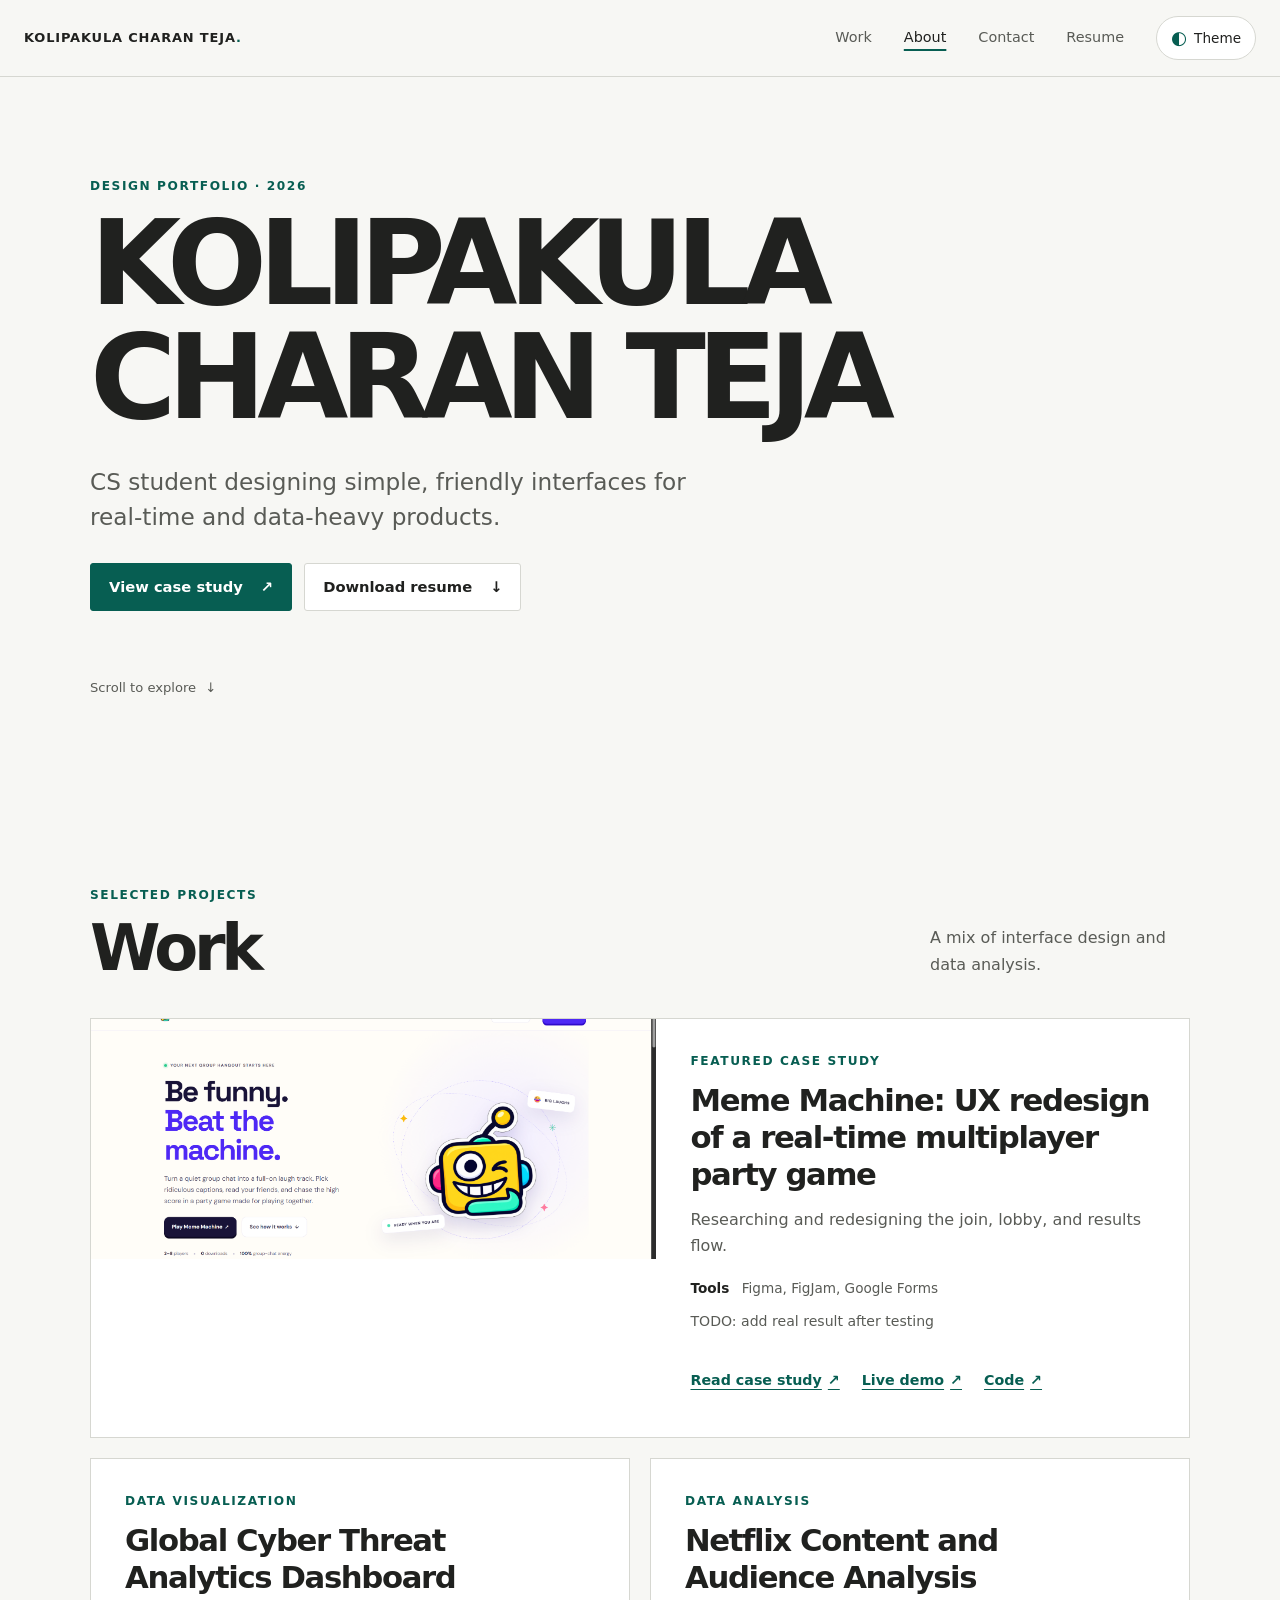
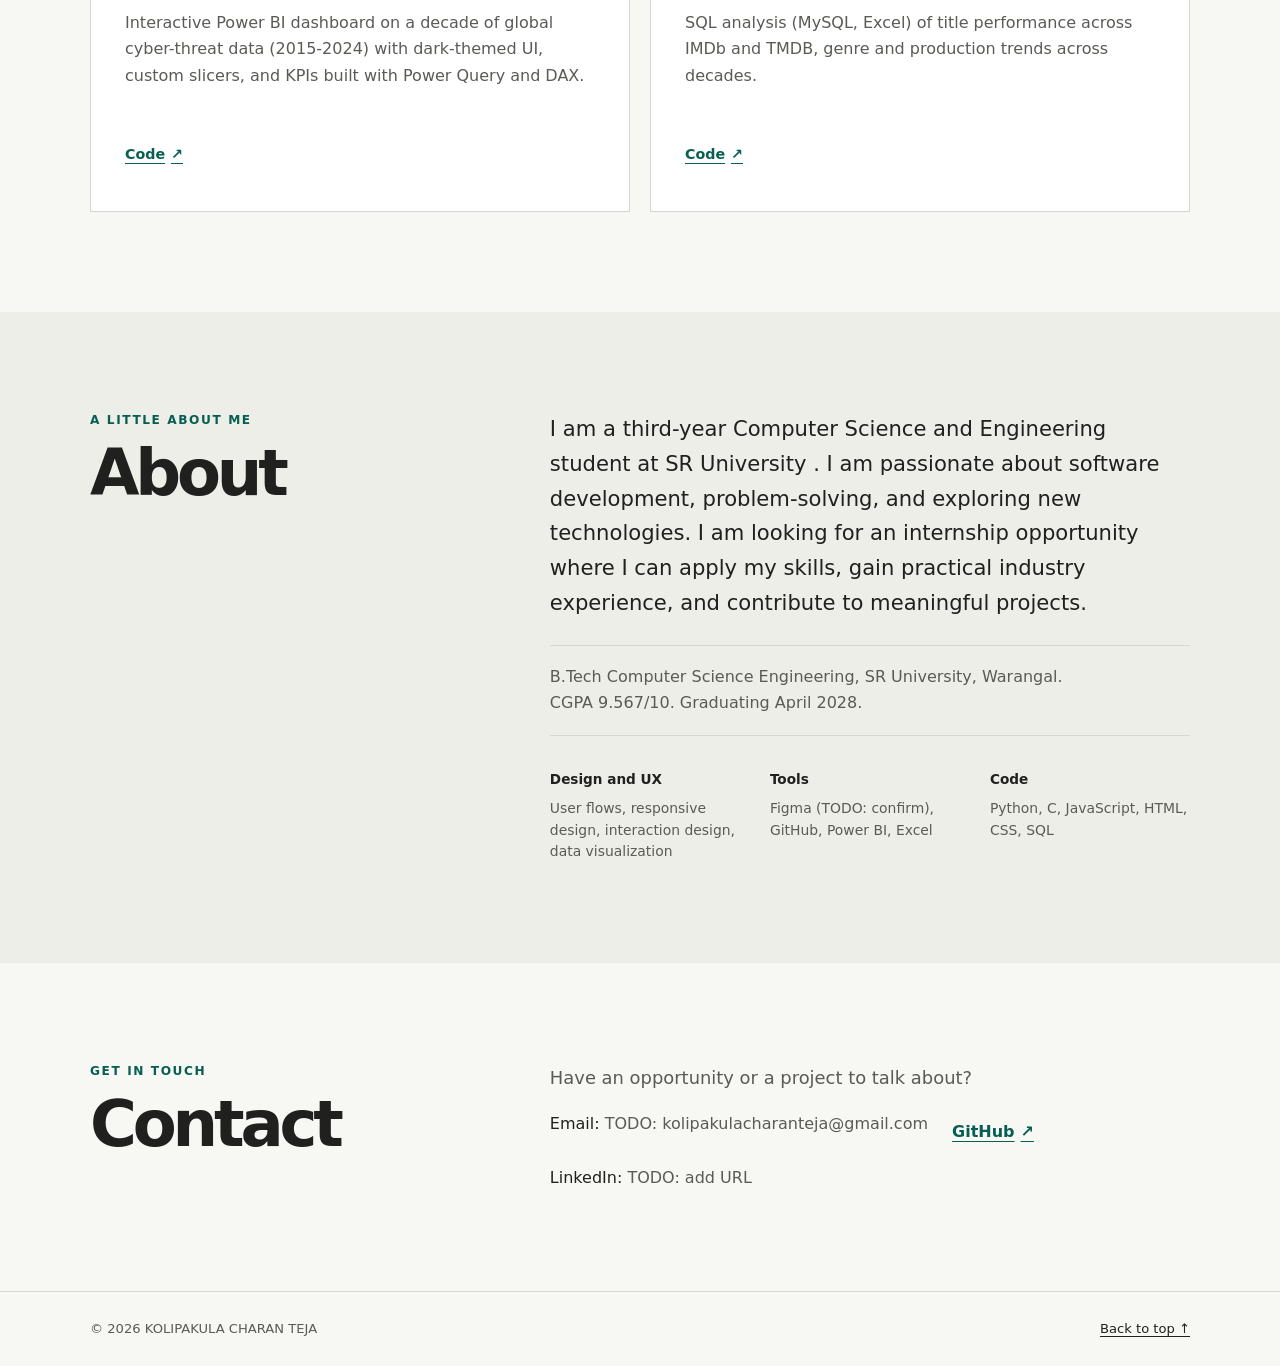
==== index.html @ 05aa9bb7 "Add design portfolio" ====
<!doctype html>
<html lang="en">
<head>
  <meta charset="utf-8">
  <meta name="viewport" content="width=device-width, initial-scale=1">
  <meta name="description" content="Portfolio of KOLIPAKULA CHARAN TEJA, a computer science student interested in UX design and data-heavy products.">
  <meta property="og:title" content="KOLIPAKULA CHARAN TEJA — Design Portfolio">
  <meta property="og:description" content="CS student designing simple, friendly interfaces for real-time and data-heavy products.">
  <meta property="og:type" content="website">
  <title>KOLIPAKULA CHARAN TEJA — Design Portfolio</title>
  <link rel="icon" href="data:image/svg+xml,%3Csvg xmlns='http://www.w3.org/2000/svg' viewBox='0 0 100 100'%3E%3Ctext y='.9em' font-size='82'%3E%E2%97%8F%3C/text%3E%3C/svg%3E">
  <link rel="stylesheet" href="css/style.css">
  <script src="js/main.js" defer></script>
</head>
<body>
  <a class="skip-link" href="#main">Skip to content</a>
  <header class="site-header" id="top">
    <div class="header-inner">
      <a class="wordmark" href="index.html" aria-label="KOLIPAKULA CHARAN TEJA home">KOLIPAKULA CHARAN TEJA<span class="wordmark-dot" aria-hidden="true">.</span></a>
      <button class="menu-toggle" type="button" aria-label="Open navigation" aria-expanded="false" aria-controls="primary-navigation">
        <span aria-hidden="true">Menu</span>
      </button>
      <nav class="primary-nav" id="primary-navigation" aria-label="Main navigation">
        <a href="#work">Work</a>
        <a href="#about">About</a>
        <a href="#contact">Contact</a>
        <a href="resume.pdf">Resume</a>
        <button class="theme-toggle" type="button" aria-label="Switch to dark theme" aria-pressed="false">
          <span class="theme-icon" aria-hidden="true">◐</span><span class="theme-label">Theme</span>
        </button>
      </nav>
    </div>
  </header>

  <main id="main">
    <section class="hero page-width" aria-labelledby="hero-title">
      <p class="eyebrow">Design portfolio · 2026</p>
      <h1 id="hero-title">KOLIPAKULA<br class="desktop-break"> CHARAN TEJA</h1>
      <p class="hero-pitch">CS student designing simple, friendly interfaces for real-time and data-heavy products.</p>
      <div class="hero-actions">
        <a class="button button-primary" href="case-study-meme-machine.html">View case study <span aria-hidden="true">↗</span></a>
        <a class="button button-secondary" href="resume.pdf">Download resume <span aria-hidden="true">↓</span></a>
      </div>
      <a class="scroll-cue" href="#work">Scroll to explore <span aria-hidden="true">↓</span></a>
    </section>

    <section class="section page-width" id="work" aria-labelledby="work-title">
      <div class="section-heading" data-reveal>
        <div><p class="eyebrow">Selected projects</p><h2 id="work-title">Work</h2></div>
        <p class="section-note">A mix of interface design and data analysis.</p>
      </div>
      <div class="project-grid">
        <article class="project-card project-featured" data-reveal>
          <a class="project-image-link" href="case-study-meme-machine.html" aria-label="Read the Meme Machine case study">
            <div class="image-slot project-image" data-image-slot>
              <img src="images/meme-machine-cover.png" alt="Meme Machine homepage with a Be funny, Beat the machine headline and illustrated mascot">
              <div class="image-placeholder" aria-hidden="true"><span>MM</span><small>Meme Machine<br>project image</small></div>
            </div>
          </a>
          <div class="project-copy">
            <p class="eyebrow">Featured case study</p>
            <h3><a href="case-study-meme-machine.html">Meme Machine: UX redesign of a real-time multiplayer party game</a></h3>
            <p>Researching and redesigning the join, lobby, and results flow.</p>
            <p class="project-meta"><strong>Tools</strong> Figma, FigJam, Google Forms</p>
            <p class="result-line">TODO: add real result after testing</p>
            <div class="project-links">
              <a href="case-study-meme-machine.html">Read case study <span aria-hidden="true">↗</span></a>
              <a href="https://memeachine.vercel.app" target="_blank" rel="noreferrer">Live demo <span aria-hidden="true">↗</span></a>
              <a href="https://github.com/Charan3047/Meme_Machine" target="_blank" rel="noreferrer">Code <span aria-hidden="true">↗</span></a>
            </div>
          </div>
        </article>

        <article class="project-card" data-reveal>
          <div class="project-copy">
            <p class="eyebrow">Data visualization</p>
            <h3>Global Cyber Threat Analytics Dashboard</h3>
            <p>Interactive Power BI dashboard on a decade of global cyber-threat data (2015-2024) with dark-themed UI, custom slicers, and KPIs built with Power Query and DAX.</p>
            <div class="project-links"><a href="https://github.com/Charan3047/Global-Cyber-Threat-Analytics-Dashboard" target="_blank" rel="noreferrer">Code <span aria-hidden="true">↗</span></a></div>
          </div>
        </article>

        <article class="project-card" data-reveal>
          <div class="project-copy">
            <p class="eyebrow">Data analysis</p>
            <h3>Netflix Content and Audience Analysis</h3>
            <p>SQL analysis (MySQL, Excel) of title performance across IMDb and TMDB, genre and production trends across decades.</p>
            <div class="project-links"><a href="https://github.com/Charan3047/Netflix-Data-Analysis-using-SQL" target="_blank" rel="noreferrer">Code <span aria-hidden="true">↗</span></a></div>
          </div>
        </article>
      </div>
    </section>

    <section class="section section-tinted" id="about" aria-labelledby="about-title">
      <div class="page-width about-layout">
        <div data-reveal><p class="eyebrow">A little about me</p><h2 id="about-title">About</h2></div>
        <div class="about-content" data-reveal>
          <p class="about-bio">I am a third-year Computer Science and Engineering student at SR University . I am passionate about software development, problem-solving, and exploring new technologies. I am looking for an internship opportunity where I can apply my skills, gain practical industry experience, and contribute to meaningful projects.</p>
          <p class="education">B.Tech Computer Science Engineering, SR University, Warangal.<br>CGPA 9.567/10. Graduating April 2028.</p>
          <div class="skills-grid">
            <div><h3>Design and UX</h3><p>User flows, responsive design, interaction design, data visualization</p></div>
            <div><h3>Tools</h3><p>Figma (TODO: confirm), GitHub, Power BI, Excel</p></div>
            <div><h3>Code</h3><p>Python, C, JavaScript, HTML, CSS, SQL</p></div>
          </div>
        </div>
      </div>
    </section>

    <section class="section page-width contact-section" id="contact" aria-labelledby="contact-title">
      <div data-reveal><p class="eyebrow">Get in touch</p><h2 id="contact-title">Contact</h2></div>
      <div class="contact-content" data-reveal>
        <p>Have an opportunity or a project to talk about?</p>
        <p class="contact-links">
          <span>Email: <span class="todo">TODO: kolipakulacharanteja@gmail.com</span></span>
          <a href="https://github.com/Charan3047" target="_blank" rel="noreferrer">GitHub <span aria-hidden="true">↗</span></a>
          <span>LinkedIn: <span class="todo">TODO: add URL</span></span>
        </p>
      </div>
    </section>
  </main>

  <footer class="site-footer">
    <div class="page-width footer-inner"><span>© <span data-year>2026</span> KOLIPAKULA CHARAN TEJA</span><a href="#top">Back to top ↑</a></div>
  </footer>
</body>
</html>
---- css/style.css ----
:root {
  color-scheme: light;
  --bg: #f7f7f4;
  --surface: #ffffff;
  --surface-soft: #eeeee9;
  --text: #20211f;
  --muted: #595b56;
  --line: #d6d7d1;
  --accent: #075e52;
  --accent-hover: #03483f;
  --accent-contrast: #ffffff;
  --focus: #9a4b00;
  --header-bg: rgb(247 247 244 / 94%);
  --content-width: 1100px;
  --header-height: 76px;
  font-family: Inter, ui-sans-serif, system-ui, -apple-system, BlinkMacSystemFont, "Segoe UI", sans-serif;
  font-synthesis: none;
  text-rendering: optimizeLegibility;
}

@media (prefers-color-scheme: dark) {
  :root:not([data-theme="light"]) {
    color-scheme: dark;
    --bg: #151715;
    --surface: #1d201d;
    --surface-soft: #242824;
    --text: #f0f1ed;
    --muted: #b9bdb6;
    --line: #414640;
    --accent: #83d5c5;
    --accent-hover: #a3e5d9;
    --accent-contrast: #12211d;
    --focus: #f3b770;
    --header-bg: rgb(21 23 21 / 94%);
  }
}

:root[data-theme="dark"] {
  color-scheme: dark;
  --bg: #151715; --surface: #1d201d; --surface-soft: #242824; --text: #f0f1ed;
  --muted: #b9bdb6; --line: #414640; --accent: #83d5c5; --accent-hover: #a3e5d9;
  --accent-contrast: #12211d; --focus: #f3b770; --header-bg: rgb(21 23 21 / 94%);
}
:root[data-theme="light"] { color-scheme: light; }

* { box-sizing: border-box; }
html { scroll-behavior: smooth; scroll-padding-top: calc(var(--header-height) + 16px); }
body { margin: 0; background: var(--bg); color: var(--text); font-size: 16px; line-height: 1.65; }
a { color: inherit; text-underline-offset: 0.22em; }
a:hover { color: var(--accent); }
button { font: inherit; }
button:focus-visible, a:focus-visible { outline: 3px solid var(--focus); outline-offset: 4px; }
img { max-width: 100%; }
.page-width { width: min(var(--content-width), calc(100% - 48px)); margin-inline: auto; }
.skip-link { position: fixed; z-index: 30; top: 8px; left: 8px; transform: translateY(-150%); padding: 10px 16px; background: var(--text); color: var(--bg); }
.skip-link:focus { transform: translateY(0); }
.site-header { position: sticky; z-index: 20; top: 0; min-height: var(--header-height); border-bottom: 1px solid var(--line); background: var(--header-bg); backdrop-filter: blur(12px); }
.header-inner { width: min(1280px, calc(100% - 48px)); min-height: var(--header-height); margin: auto; display: flex; align-items: center; justify-content: space-between; gap: 24px; }
.wordmark { font-size: 0.81rem; font-weight: 780; letter-spacing: 0.065em; text-decoration: none; white-space: nowrap; }
.wordmark-dot { color: var(--accent); }
.primary-nav { display: flex; align-items: center; gap: clamp(12px, 2.5vw, 34px); }
.primary-nav > a { min-height: 44px; display: inline-flex; align-items: center; font-size: 0.9rem; text-decoration: none; color: var(--muted); }
.primary-nav > a:hover, .primary-nav > a[aria-current="location"] { color: var(--text); }
.primary-nav > a[aria-current="location"] { text-decoration: underline; text-decoration-color: var(--accent); text-decoration-thickness: 2px; text-underline-offset: 7px; }
.theme-toggle, .menu-toggle { min-height: 44px; border: 1px solid var(--line); border-radius: 999px; padding: 0 14px; background: var(--surface); color: var(--text); cursor: pointer; }
.theme-toggle { display: none; }
.js-enabled .theme-toggle { display: inline-flex; align-items: center; gap: 7px; font-size: 0.85rem; }
.theme-icon { color: var(--accent); font-size: 1.15rem; }
.menu-toggle { display: none; }
.hero { min-height: min(710px, calc(100svh - var(--header-height))); display: flex; flex-direction: column; align-items: flex-start; justify-content: center; padding-block: 90px 78px; position: relative; }
.eyebrow { margin: 0 0 12px; color: var(--accent); font-size: 0.76rem; font-weight: 750; letter-spacing: 0.13em; line-height: 1.4; text-transform: uppercase; }
h1, h2, h3, p { margin-top: 0; }
.hero h1 { max-width: 940px; margin: 0; font-size: clamp(3rem, 9.2vw, 7.7rem); font-weight: 760; letter-spacing: -0.075em; line-height: 0.97; }
.hero-pitch { max-width: 600px; margin: 30px 0 0; color: var(--muted); font-size: clamp(1.1rem, 2.3vw, 1.45rem); line-height: 1.5; }
.hero-actions { display: flex; flex-wrap: wrap; gap: 12px; margin-top: 28px; }
.button { min-height: 48px; display: inline-flex; align-items: center; justify-content: center; gap: 18px; border: 1px solid var(--line); border-radius: 3px; padding: 11px 18px; font-size: 0.92rem; font-weight: 700; text-decoration: none; transition: transform 160ms ease, background-color 160ms ease, border-color 160ms ease; }
.button:hover { transform: translateY(-2px); }
.button-primary { border-color: var(--accent); background: var(--accent); color: var(--accent-contrast); }
.button-primary:hover { border-color: var(--accent-hover); background: var(--accent-hover); color: var(--accent-contrast); }
.button-secondary { background: var(--surface); }
.scroll-cue { margin-top: 66px; display: inline-flex; align-items: center; gap: 9px; color: var(--muted); font-size: 0.82rem; text-decoration: none; }
.section { padding-block: 100px; }
.section-heading { display: flex; align-items: end; justify-content: space-between; gap: 24px; margin-bottom: 38px; }
.section-heading h2, .about-layout h2, .contact-section h2 { margin: 0; font-size: clamp(2.3rem, 5vw, 4rem); letter-spacing: -0.065em; line-height: 1; }
.section-note { max-width: 260px; margin: 0 0 2px; color: var(--muted); }
.project-grid { display: grid; grid-template-columns: repeat(2, minmax(0, 1fr)); gap: 20px; }
.project-card { min-width: 0; border: 1px solid var(--line); background: var(--surface); transition: transform 180ms ease, border-color 180ms ease, box-shadow 180ms ease; }
.project-card:hover { transform: translateY(-3px); border-color: var(--accent); box-shadow: 0 14px 34px rgb(0 0 0 / 7%); }
.project-card:focus-within { border-color: var(--accent); }
.project-featured { grid-column: 1 / -1; display: grid; grid-template-columns: 1.03fr 0.97fr; }
.project-image-link { min-height: 320px; text-decoration: none; }
.image-slot { position: relative; min-height: 240px; overflow: hidden; background: var(--surface-soft); }
.image-slot img { position: absolute; inset: 0; width: 100%; height: 100%; object-fit: cover; opacity: 0; transition: opacity 180ms ease; }
.image-slot.is-loaded img { opacity: 1; }
.image-placeholder { position: absolute; inset: 0; display: grid; place-content: center; justify-items: center; gap: 12px; color: var(--muted); text-align: center; }
.image-placeholder > span { color: var(--accent); font-size: clamp(2rem, 5vw, 4rem); font-weight: 780; letter-spacing: -0.08em; }
.image-placeholder small { font-size: 0.78rem; line-height: 1.4; }
.image-slot.is-loaded .image-placeholder { display: none; }
.project-copy { padding: clamp(22px, 3vw, 34px); }
.project-card:not(.project-featured) .project-copy { min-height: 280px; display: flex; flex-direction: column; align-items: flex-start; }
.project-copy h3 { max-width: 620px; margin: 0 0 14px; font-size: clamp(1.35rem, 2.4vw, 2rem); letter-spacing: -0.045em; line-height: 1.2; }
.project-copy h3 a { text-decoration: none; }
.project-copy > p:not(.eyebrow):not(.project-meta):not(.result-line) { max-width: 620px; margin-bottom: 18px; color: var(--muted); }
.project-meta { margin: 0 0 10px; color: var(--muted); font-size: 0.85rem; }
.project-meta strong { margin-right: 8px; color: var(--text); }
.result-line { margin: 0; color: var(--muted); font-size: 0.88rem; }
.project-links { display: flex; flex-wrap: wrap; gap: 9px 22px; margin-top: auto; padding-top: 26px; }
.project-links a { min-height: 44px; display: inline-flex; align-items: center; gap: 6px; color: var(--accent); font-size: 0.89rem; font-weight: 700; text-decoration-thickness: 1px; text-underline-offset: 4px; }
.section-tinted { background: var(--surface-soft); }
.about-layout { display: grid; grid-template-columns: 0.7fr 1.3fr; gap: clamp(36px, 9vw, 120px); }
.about-content { max-width: 700px; }
.about-bio { margin-bottom: 24px; font-size: clamp(1.1rem, 2vw, 1.32rem); line-height: 1.65; }
.education { padding-block: 18px; border-block: 1px solid var(--line); color: var(--muted); }
.skills-grid { display: grid; grid-template-columns: repeat(3, minmax(0, 1fr)); gap: 20px; padding-top: 16px; }
.skills-grid h3 { margin-bottom: 8px; font-size: 0.85rem; }
.skills-grid p { margin: 0; color: var(--muted); font-size: 0.87rem; line-height: 1.55; }
.contact-section { display: grid; grid-template-columns: 0.7fr 1.3fr; gap: clamp(36px, 9vw, 120px); }
.contact-content > p:first-child { margin-bottom: 18px; color: var(--muted); font-size: 1.12rem; }
.contact-links { display: flex; flex-wrap: wrap; gap: 10px 24px; margin: 0; }
.contact-links a { min-height: 44px; display: inline-flex; align-items: center; gap: 6px; color: var(--accent); font-weight: 700; }
.todo { color: var(--muted); font-weight: 500; }
.site-footer { border-top: 1px solid var(--line); }
.footer-inner { min-height: 74px; display: flex; align-items: center; justify-content: space-between; gap: 20px; color: var(--muted); font-size: 0.82rem; }
.footer-inner a { min-height: 44px; display: inline-flex; align-items: center; color: var(--text); }

/* Case study */
.case-main { padding-top: 52px; }
.case-intro { max-width: 880px; margin-inline: auto; }
.back-link { min-height: 44px; display: inline-flex; align-items: center; margin-bottom: 38px; color: var(--muted); font-size: 0.9rem; }
.case-intro h1 { margin: 0; font-size: clamp(3rem, 8vw, 6.6rem); letter-spacing: -0.075em; line-height: 1; }
.case-deck { margin: 14px 0 8px; font-size: clamp(1.2rem, 2.5vw, 1.7rem); }
.case-summary { color: var(--muted); }
.facts-row { display: grid; grid-template-columns: repeat(4, 1fr); gap: 14px; margin-top: 32px; padding-block: 18px; border-block: 1px solid var(--line); }
.facts-row h2 { margin: 0 0 4px; color: var(--muted); font-size: 0.73rem; letter-spacing: 0.1em; text-transform: uppercase; }
.facts-row p { margin: 0; font-size: 0.91rem; }
.case-actions { margin-top: 22px; }
.case-toc { display: flex; flex-wrap: wrap; gap: 8px 22px; margin-block: 35px 26px; padding-block: 14px; border-block: 1px solid var(--line); }
.case-toc a { min-height: 44px; display: inline-flex; align-items: center; color: var(--muted); font-size: 0.85rem; text-decoration: none; }
.case-toc a:hover { color: var(--accent); }
.case-cover { min-height: 410px; margin-bottom: 25px; }
.case-cover .image-placeholder > span { font-size: 5rem; }
.case-sections { max-width: 880px; margin-inline: auto; }
.case-section { padding-block: 64px; border-bottom: 1px solid var(--line); scroll-margin-top: calc(var(--header-height) + 20px); }
.case-section-heading { display: flex; align-items: baseline; gap: 20px; margin-bottom: 20px; }
.case-section-heading .eyebrow { margin: 0; }
.case-section-heading h2 { margin: 0; font-size: clamp(1.8rem, 4vw, 2.7rem); letter-spacing: -0.055em; }
.case-section-body { max-width: 700px; margin-left: clamp(0px, 6vw, 76px); }
.case-section-body > p { margin-bottom: 24px; color: var(--muted); font-size: 1.08rem; }
.case-image { min-height: 300px; }
.section-pagination { display: flex; justify-content: space-between; gap: 18px; margin: 24px 0 0 clamp(0px, 6vw, 76px); }
.section-pagination a { min-height: 44px; display: inline-flex; align-items: center; color: var(--accent); font-size: 0.84rem; font-weight: 700; text-decoration: none; }
.case-back-bottom { max-width: 880px; margin: 40px auto 76px; }

[data-reveal] { opacity: 1; transform: none; }
.js-enabled [data-reveal] { opacity: 0; transform: translateY(14px); transition: opacity 550ms ease, transform 550ms ease; }
.js-enabled [data-reveal].is-visible { opacity: 1; transform: translateY(0); }

@media (max-width: 760px) {
  :root { --header-height: 68px; }
  .page-width, .header-inner { width: calc(100% - 36px); }
  .header-inner { position: relative; gap: 12px; }
  .wordmark { max-width: calc(100% - 90px); overflow: hidden; text-overflow: ellipsis; font-size: 0.72rem; }
  .menu-toggle { display: none; }
  .js-enabled .menu-toggle { display: inline-flex; align-items: center; justify-content: center; }
  .primary-nav { width: 100%; position: absolute; top: calc(100% - 1px); left: 0; display: flex; flex-direction: column; align-items: stretch; gap: 0; padding: 8px 14px 14px; border: 1px solid var(--line); border-top: 0; background: var(--bg); }
  .js-enabled .primary-nav { display: none; }
  .js-enabled .primary-nav.is-open { display: flex; }
  .primary-nav > a { padding-inline: 6px; }
  .primary-nav .theme-toggle { align-self: flex-start; margin-top: 8px; }
  .hero { min-height: 620px; min-height: min(680px, calc(100svh - var(--header-height))); padding-block: 78px 58px; }
  .hero h1 { font-size: clamp(2.75rem, 12vw, 5.4rem); }
  .desktop-break { display: none; }
  .scroll-cue { margin-top: 44px; }
  .section { padding-block: 72px; }
  .section-heading { align-items: flex-start; flex-direction: column; margin-bottom: 26px; }
  .project-grid { grid-template-columns: 1fr; }
  .project-featured { grid-column: auto; grid-template-columns: 1fr; }
  .project-image-link { min-height: 250px; }
  .project-card:not(.project-featured) .project-copy { min-height: 0; }
  .about-layout, .contact-section { grid-template-columns: 1fr; gap: 30px; }
  .skills-grid { grid-template-columns: 1fr; gap: 16px; }
  .case-main { padding-top: 32px; }
  .back-link { margin-bottom: 22px; }
  .facts-row { grid-template-columns: repeat(2, 1fr); }
  .case-cover { min-height: 280px; }
  .case-section { padding-block: 46px; }
  .case-section-body { margin-left: 0; }
  .case-image { min-height: 220px; }
  .section-pagination { margin-left: 0; }
}

@media (max-width: 380px) {
  .page-width, .header-inner { width: calc(100% - 28px); }
  .hero-actions { align-items: stretch; flex-direction: column; width: 100%; }
  .hero-actions .button { width: 100%; }
  .section-pagination { flex-direction: column; gap: 4px; }
  .footer-inner { align-items: flex-start; flex-direction: column; justify-content: center; padding-block: 14px; gap: 0; }
}

@media (prefers-reduced-motion: reduce) {
  *, *::before, *::after { scroll-behavior: auto !important; animation-duration: 0.01ms !important; animation-iteration-count: 1 !important; transition-duration: 0.01ms !important; }
  .js-enabled [data-reveal] { opacity: 1; transform: none; }
}
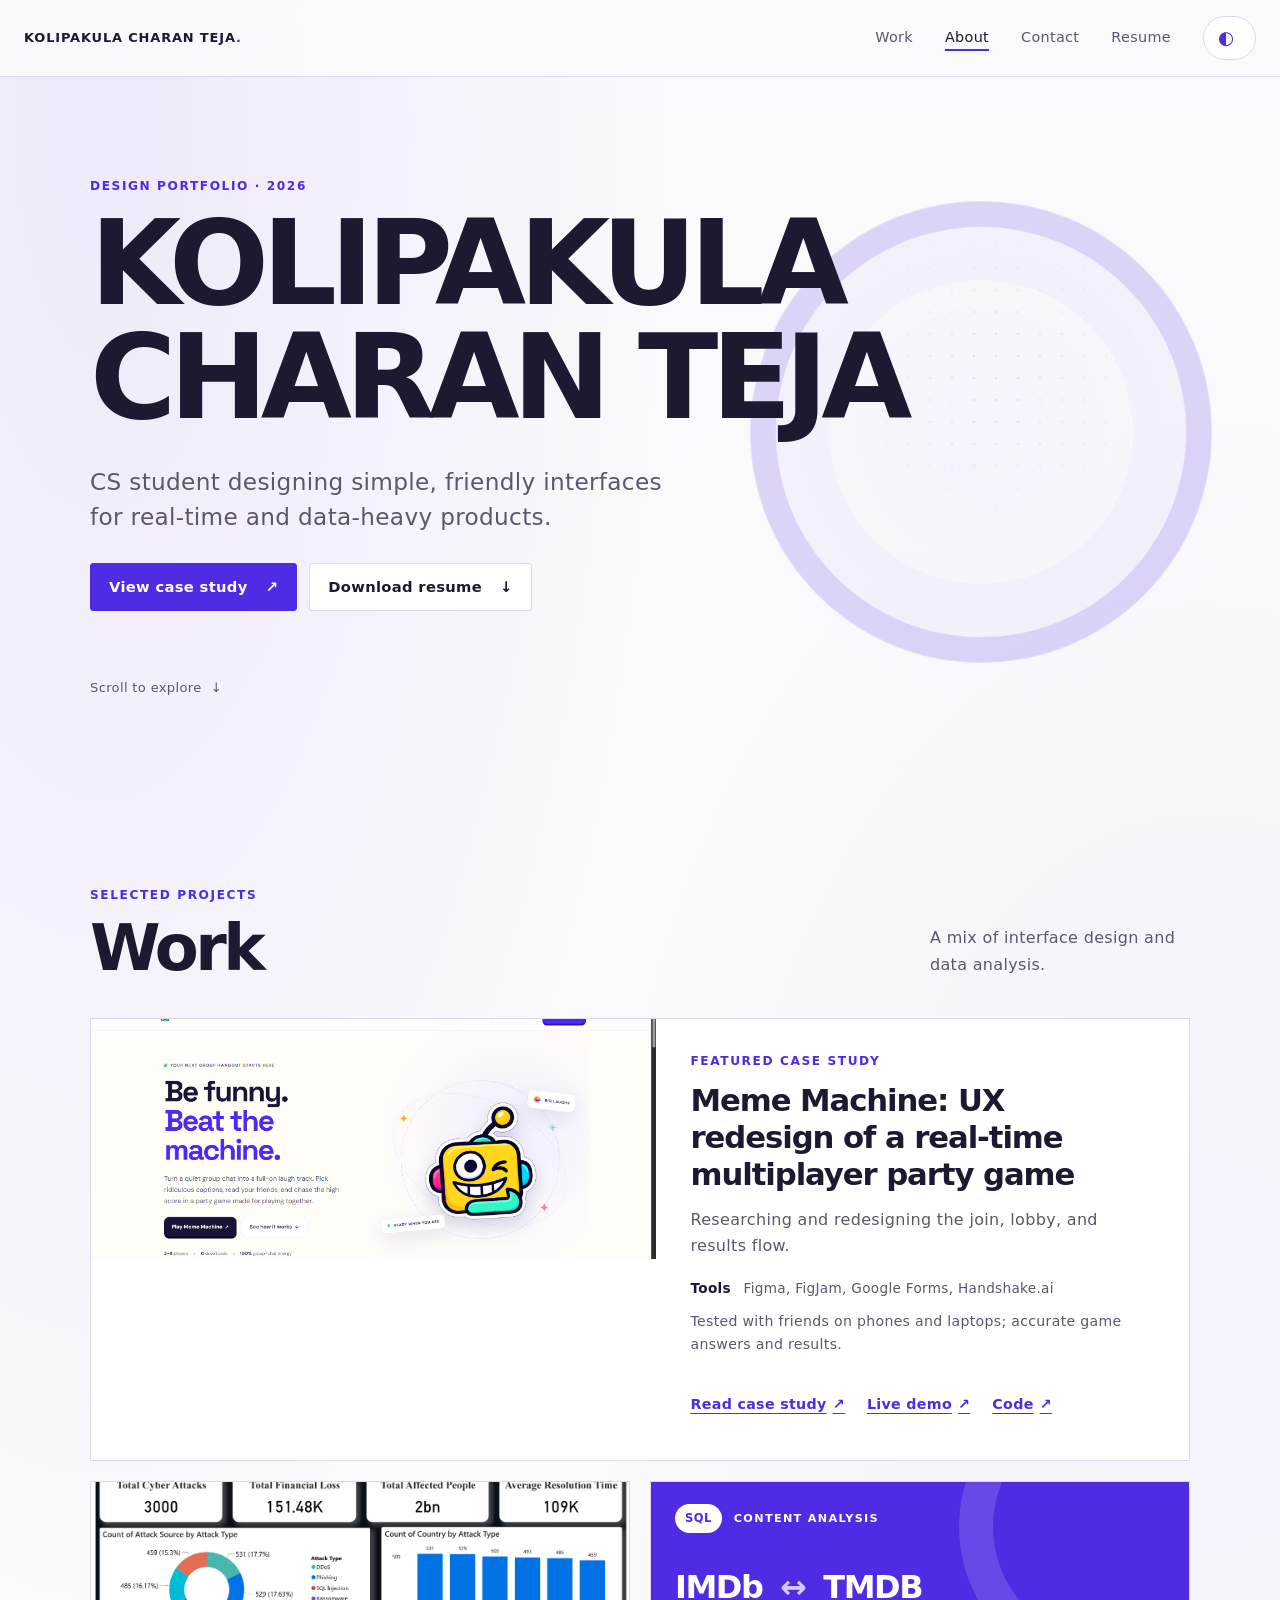
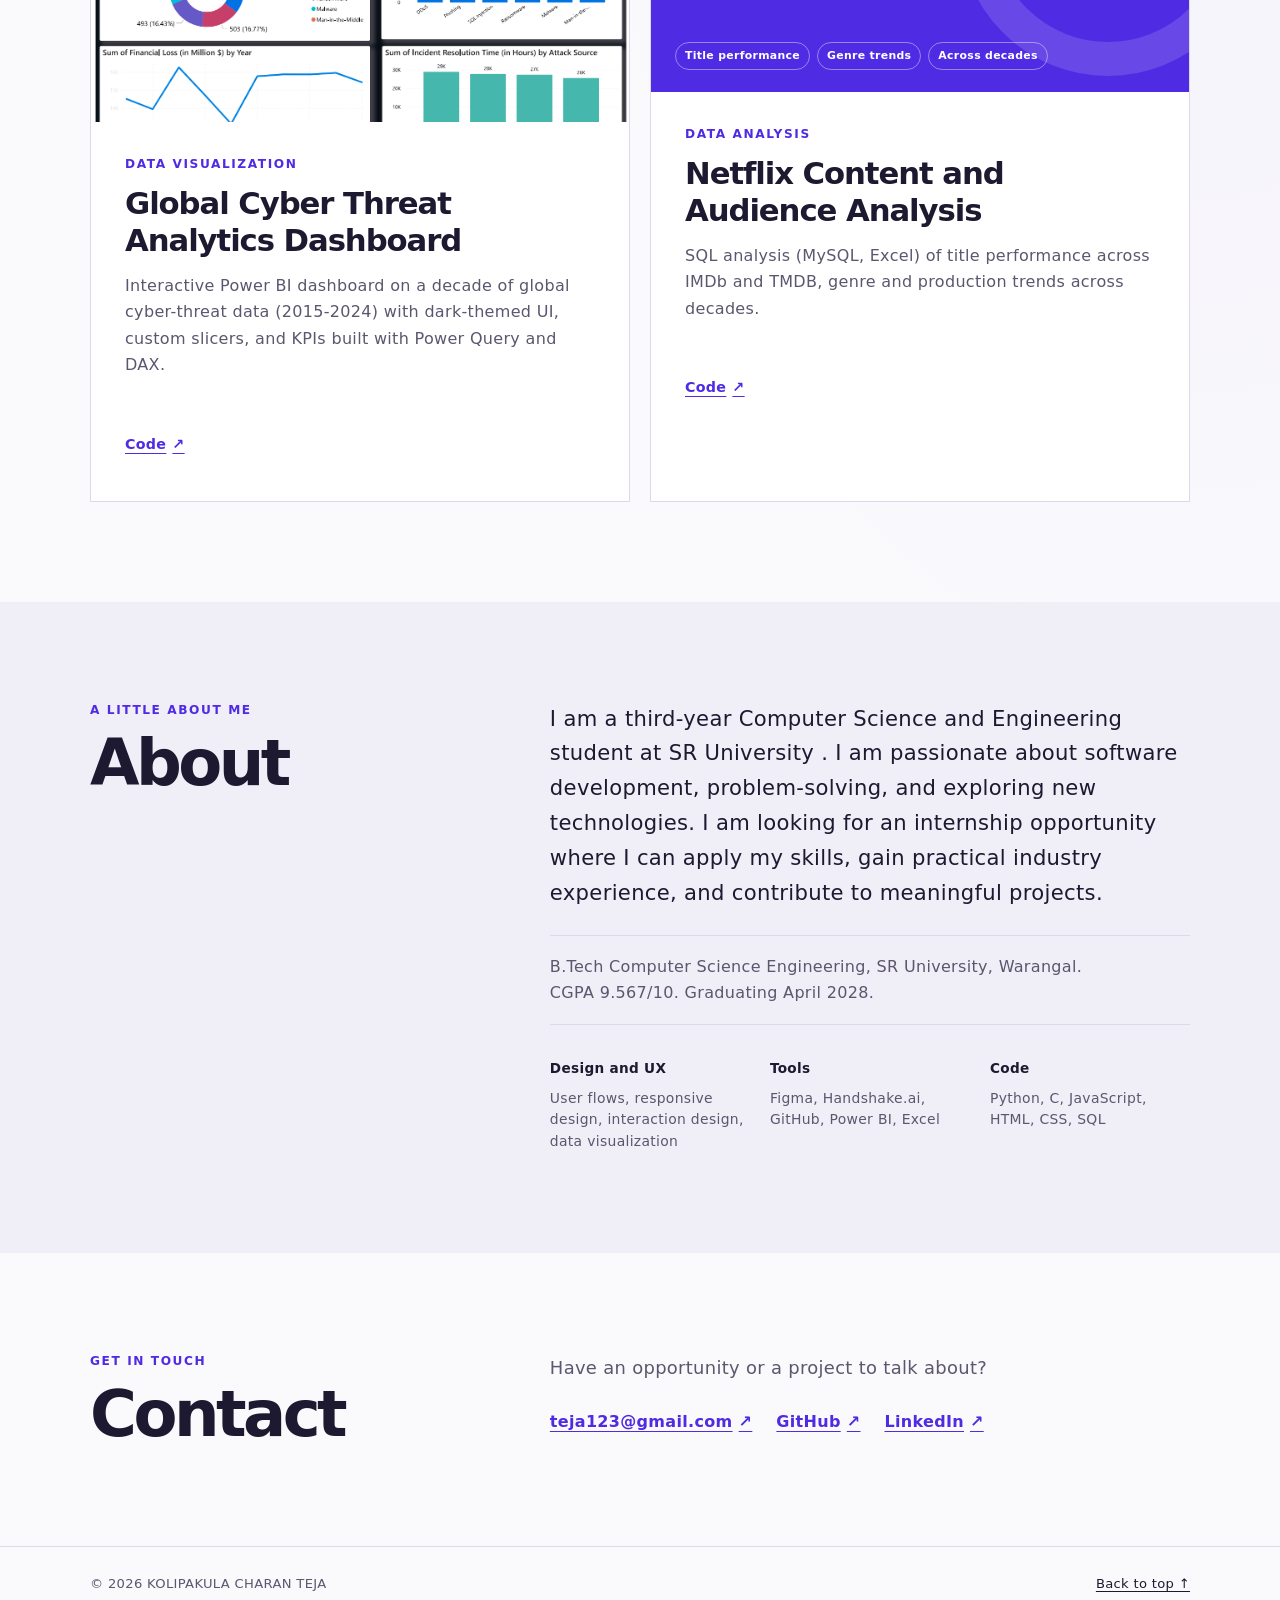
==== commit 7762edd9: "design Changes" ====
--- a/index.html
+++ b/index.html
@@ -26,7 +26,7 @@
         <a href="#contact">Contact</a>
         <a href="resume.pdf">Resume</a>
         <button class="theme-toggle" type="button" aria-label="Switch to dark theme" aria-pressed="false">
-          <span class="theme-icon" aria-hidden="true">◐</span><span class="theme-label">Theme</span>
+          <span class="theme-icon" aria-hidden="true">◐</span><span class="theme-label"></span>
         </button>
       </nav>
     </div>
@@ -61,8 +61,8 @@
             <p class="eyebrow">Featured case study</p>
             <h3><a href="case-study-meme-machine.html">Meme Machine: UX redesign of a real-time multiplayer party game</a></h3>
             <p>Researching and redesigning the join, lobby, and results flow.</p>
-            <p class="project-meta"><strong>Tools</strong> Figma, FigJam, Google Forms</p>
-            <p class="result-line">TODO: add real result after testing</p>
+            <p class="project-meta"><strong>Tools</strong> Figma, FigJam, Google Forms, Handshake.ai</p>
+            <p class="result-line">Tested with friends on phones and laptops; accurate game answers and results.</p>
             <div class="project-links">
               <a href="case-study-meme-machine.html">Read case study <span aria-hidden="true">↗</span></a>
               <a href="https://memeachine.vercel.app" target="_blank" rel="noreferrer">Live demo <span aria-hidden="true">↗</span></a>
@@ -72,6 +72,10 @@
         </article>
 
         <article class="project-card" data-reveal>
+          <div class="image-slot project-image-secondary" data-image-slot>
+            <img src="images/global-cyber-threat-dashboard.png" alt="Global Cyber Threats Intelligence dashboard with KPI cards and charts for attack types, financial loss, and incident resolution time">
+            <div class="image-placeholder" aria-hidden="true"><span>CT</span><small>Global cyber threat dashboard</small></div>
+          </div>
           <div class="project-copy">
             <p class="eyebrow">Data visualization</p>
             <h3>Global Cyber Threat Analytics Dashboard</h3>
@@ -81,6 +85,11 @@
         </article>
 
         <article class="project-card" data-reveal>
+          <div class="analysis-art" aria-hidden="true">
+            <div class="analysis-art-top"><span>SQL</span><span>CONTENT ANALYSIS</span></div>
+            <p>IMDb <span>↔</span> TMDB</p>
+            <div class="analysis-art-tags"><span>Title performance</span><span>Genre trends</span><span>Across decades</span></div>
+          </div>
           <div class="project-copy">
             <p class="eyebrow">Data analysis</p>
             <h3>Netflix Content and Audience Analysis</h3>
@@ -99,7 +108,7 @@
           <p class="education">B.Tech Computer Science Engineering, SR University, Warangal.<br>CGPA 9.567/10. Graduating April 2028.</p>
           <div class="skills-grid">
             <div><h3>Design and UX</h3><p>User flows, responsive design, interaction design, data visualization</p></div>
-            <div><h3>Tools</h3><p>Figma (TODO: confirm), GitHub, Power BI, Excel</p></div>
+            <div><h3>Tools</h3><p>Figma, Handshake.ai, GitHub, Power BI, Excel</p></div>
             <div><h3>Code</h3><p>Python, C, JavaScript, HTML, CSS, SQL</p></div>
           </div>
         </div>
@@ -111,9 +120,9 @@
       <div class="contact-content" data-reveal>
         <p>Have an opportunity or a project to talk about?</p>
         <p class="contact-links">
-          <span>Email: <span class="todo">TODO: kolipakulacharanteja@gmail.com</span></span>
+          <a href="mailto:teja123@gmail.com">teja123@gmail.com <span aria-hidden="true">↗</span></a>
           <a href="https://github.com/Charan3047" target="_blank" rel="noreferrer">GitHub <span aria-hidden="true">↗</span></a>
-          <span>LinkedIn: <span class="todo">TODO: add URL</span></span>
+          <a href="https://www.linkedin.com/in/charantejakolipakula/" target="_blank" rel="noreferrer">LinkedIn <span aria-hidden="true">↗</span></a>
         </p>
       </div>
     </section>
--- a/css/style.css
+++ b/css/style.css
@@ -1,16 +1,20 @@
 :root {
   color-scheme: light;
-  --bg: #f7f7f4;
+  --bg: #faf9fc;
   --surface: #ffffff;
-  --surface-soft: #eeeee9;
-  --text: #20211f;
-  --muted: #595b56;
-  --line: #d6d7d1;
-  --accent: #075e52;
-  --accent-hover: #03483f;
+  --surface-soft: #f0eef7;
+  --text: #1d1930;
+  --muted: #5c566e;
+  --line: #ded9ea;
+  --accent: #4f2be3;
+  --accent-hover: #381cb6;
   --accent-contrast: #ffffff;
-  --focus: #9a4b00;
-  --header-bg: rgb(247 247 244 / 94%);
+  --focus: #9d3a00;
+  --header-bg: rgb(250 249 252 / 94%);
+  --ambient: rgb(79 43 227 / 7%);
+  --ambient-soft: rgb(79 43 227 / 3%);
+  --ambient-line: rgb(79 43 227 / 12%);
+  --ambient-dot: rgb(79 43 227 / 10%);
   --content-width: 1100px;
   --header-height: 76px;
   font-family: Inter, ui-sans-serif, system-ui, -apple-system, BlinkMacSystemFont, "Segoe UI", sans-serif;
@@ -21,31 +25,37 @@
 @media (prefers-color-scheme: dark) {
   :root:not([data-theme="light"]) {
     color-scheme: dark;
-    --bg: #151715;
-    --surface: #1d201d;
-    --surface-soft: #242824;
-    --text: #f0f1ed;
-    --muted: #b9bdb6;
-    --line: #414640;
-    --accent: #83d5c5;
-    --accent-hover: #a3e5d9;
-    --accent-contrast: #12211d;
-    --focus: #f3b770;
-    --header-bg: rgb(21 23 21 / 94%);
+    --bg: #14121b;
+    --surface: #1d1a27;
+    --surface-soft: #252130;
+    --text: #f7f4ff;
+    --muted: #c3bdd0;
+    --line: #40394b;
+    --accent: #b7a6ff;
+    --accent-hover: #d0c7ff;
+    --accent-contrast: #1a1430;
+    --focus: #ffd179;
+    --header-bg: rgb(20 18 27 / 94%);
+    --ambient: rgb(143 119 255 / 15%);
+    --ambient-soft: rgb(143 119 255 / 6%);
+    --ambient-line: rgb(183 166 255 / 20%);
+    --ambient-dot: rgb(183 166 255 / 14%);
   }
 }
 
 :root[data-theme="dark"] {
   color-scheme: dark;
-  --bg: #151715; --surface: #1d201d; --surface-soft: #242824; --text: #f0f1ed;
-  --muted: #b9bdb6; --line: #414640; --accent: #83d5c5; --accent-hover: #a3e5d9;
-  --accent-contrast: #12211d; --focus: #f3b770; --header-bg: rgb(21 23 21 / 94%);
+  --bg: #14121b; --surface: #1d1a27; --surface-soft: #252130; --text: #f7f4ff;
+  --muted: #c3bdd0; --line: #40394b; --accent: #b7a6ff; --accent-hover: #d0c7ff;
+  --accent-contrast: #1a1430; --focus: #ffd179; --header-bg: rgb(20 18 27 / 94%);
+  --ambient: rgb(143 119 255 / 15%); --ambient-soft: rgb(143 119 255 / 6%);
+  --ambient-line: rgb(183 166 255 / 20%); --ambient-dot: rgb(183 166 255 / 14%);
 }
 :root[data-theme="light"] { color-scheme: light; }
 
 * { box-sizing: border-box; }
 html { scroll-behavior: smooth; scroll-padding-top: calc(var(--header-height) + 16px); }
-body { margin: 0; background: var(--bg); color: var(--text); font-size: 16px; line-height: 1.65; }
+body { margin: 0; background-color: var(--bg); background-image: radial-gradient(ellipse at 8% 4%, var(--ambient), transparent 36rem), radial-gradient(ellipse at 94% 42%, var(--ambient-soft), transparent 40rem); color: var(--text); font-size: 16px; line-height: 1.65; letter-spacing: 0.02em; }
 a { color: inherit; text-underline-offset: 0.22em; }
 a:hover { color: var(--accent); }
 button { font: inherit; }
@@ -67,10 +77,12 @@
 .js-enabled .theme-toggle { display: inline-flex; align-items: center; gap: 7px; font-size: 0.85rem; }
 .theme-icon { color: var(--accent); font-size: 1.15rem; }
 .menu-toggle { display: none; }
-.hero { min-height: min(710px, calc(100svh - var(--header-height))); display: flex; flex-direction: column; align-items: flex-start; justify-content: center; padding-block: 90px 78px; position: relative; }
+.hero { min-height: min(710px, calc(100svh - var(--header-height))); display: flex; flex-direction: column; align-items: flex-start; justify-content: center; padding-block: 90px 78px; position: relative; isolation: isolate; }
+.hero::before { content: ""; position: absolute; z-index: -1; top: 50%; right: -2%; width: clamp(270px, 39vw, 460px); aspect-ratio: 1; transform: translateY(-50%); border: 1px solid var(--ambient-line); border-radius: 50%; background: radial-gradient(circle, var(--ambient-soft), transparent 68%); box-shadow: inset 0 0 0 24px var(--ambient-soft), inset 0 0 0 25px var(--ambient-line), inset 0 0 0 78px var(--ambient-soft); pointer-events: none; }
+.hero::after { content: ""; position: absolute; z-index: -1; top: 16%; right: 1%; width: clamp(210px, 31vw, 370px); aspect-ratio: 1; border-radius: 50%; background-image: radial-gradient(var(--ambient-dot) 1px, transparent 1px); background-size: 22px 22px; mask-image: radial-gradient(ellipse, #000 12%, transparent 72%); pointer-events: none; }
 .eyebrow { margin: 0 0 12px; color: var(--accent); font-size: 0.76rem; font-weight: 750; letter-spacing: 0.13em; line-height: 1.4; text-transform: uppercase; }
 h1, h2, h3, p { margin-top: 0; }
-.hero h1 { max-width: 940px; margin: 0; font-size: clamp(3rem, 9.2vw, 7.7rem); font-weight: 760; letter-spacing: -0.075em; line-height: 0.97; }
+.hero h1 { max-width: 940px; margin: 0; font-size: clamp(3rem, 9.2vw, 7.7rem); font-weight: 760; letter-spacing: -0.060em; line-height: 0.97; }
 .hero-pitch { max-width: 600px; margin: 30px 0 0; color: var(--muted); font-size: clamp(1.1rem, 2.3vw, 1.45rem); line-height: 1.5; }
 .hero-actions { display: flex; flex-wrap: wrap; gap: 12px; margin-top: 28px; }
 .button { min-height: 48px; display: inline-flex; align-items: center; justify-content: center; gap: 18px; border: 1px solid var(--line); border-radius: 3px; padding: 11px 18px; font-size: 0.92rem; font-weight: 700; text-decoration: none; transition: transform 160ms ease, background-color 160ms ease, border-color 160ms ease; }
@@ -81,7 +93,7 @@
 .scroll-cue { margin-top: 66px; display: inline-flex; align-items: center; gap: 9px; color: var(--muted); font-size: 0.82rem; text-decoration: none; }
 .section { padding-block: 100px; }
 .section-heading { display: flex; align-items: end; justify-content: space-between; gap: 24px; margin-bottom: 38px; }
-.section-heading h2, .about-layout h2, .contact-section h2 { margin: 0; font-size: clamp(2.3rem, 5vw, 4rem); letter-spacing: -0.065em; line-height: 1; }
+.section-heading h2, .about-layout h2, .contact-section h2 { margin: 0; font-size: clamp(2.3rem, 5vw, 4rem); letter-spacing: -0.055em; line-height: 1; }
 .section-note { max-width: 260px; margin: 0 0 2px; color: var(--muted); }
 .project-grid { display: grid; grid-template-columns: repeat(2, minmax(0, 1fr)); gap: 20px; }
 .project-card { min-width: 0; border: 1px solid var(--line); background: var(--surface); transition: transform 180ms ease, border-color 180ms ease, box-shadow 180ms ease; }
@@ -89,6 +101,15 @@
 .project-card:focus-within { border-color: var(--accent); }
 .project-featured { grid-column: 1 / -1; display: grid; grid-template-columns: 1.03fr 0.97fr; }
 .project-image-link { min-height: 320px; text-decoration: none; }
+.project-image-secondary { min-height: 210px; }
+.analysis-art { min-height: 210px; position: relative; overflow: hidden; display: flex; flex-direction: column; justify-content: space-between; padding: 22px 24px; background: var(--accent); color: var(--accent-contrast); }
+.analysis-art::after { content: ""; position: absolute; top: -104px; right: -68px; width: 230px; aspect-ratio: 1; border: 34px solid rgb(255 255 255 / 14%); border-radius: 50%; pointer-events: none; }
+.analysis-art-top { display: flex; align-items: center; gap: 12px; font-size: 0.7rem; font-weight: 750; letter-spacing: 0.12em; }
+.analysis-art-top span:first-child { border-radius: 999px; padding: 5px 10px; background: var(--accent-contrast); color: var(--accent); font-size: 0.72rem; letter-spacing: 0.04em; }
+.analysis-art > p { margin: 0; font-size: clamp(1.45rem, 3vw, 2rem); font-weight: 750; letter-spacing: -0.045em; }
+.analysis-art > p span { margin-inline: 8px; opacity: 0.75; }
+.analysis-art-tags { display: flex; flex-wrap: wrap; gap: 7px; }
+.analysis-art-tags span { border: 1px solid rgb(255 255 255 / 42%); border-radius: 999px; padding: 4px 9px; font-size: 0.68rem; font-weight: 650; }
 .image-slot { position: relative; min-height: 240px; overflow: hidden; background: var(--surface-soft); }
 .image-slot img { position: absolute; inset: 0; width: 100%; height: 100%; object-fit: cover; opacity: 0; transition: opacity 180ms ease; }
 .image-slot.is-loaded img { opacity: 1; }
@@ -98,7 +119,7 @@
 .image-slot.is-loaded .image-placeholder { display: none; }
 .project-copy { padding: clamp(22px, 3vw, 34px); }
 .project-card:not(.project-featured) .project-copy { min-height: 280px; display: flex; flex-direction: column; align-items: flex-start; }
-.project-copy h3 { max-width: 620px; margin: 0 0 14px; font-size: clamp(1.35rem, 2.4vw, 2rem); letter-spacing: -0.045em; line-height: 1.2; }
+.project-copy h3 { max-width: 620px; margin: 0 0 14px; font-size: clamp(1.35rem, 2.4vw, 2rem); letter-spacing: -0.035em; line-height: 1.2; }
 .project-copy h3 a { text-decoration: none; }
 .project-copy > p:not(.eyebrow):not(.project-meta):not(.result-line) { max-width: 620px; margin-bottom: 18px; color: var(--muted); }
 .project-meta { margin: 0 0 10px; color: var(--muted); font-size: 0.85rem; }
@@ -127,7 +148,7 @@
 .case-main { padding-top: 52px; }
 .case-intro { max-width: 880px; margin-inline: auto; }
 .back-link { min-height: 44px; display: inline-flex; align-items: center; margin-bottom: 38px; color: var(--muted); font-size: 0.9rem; }
-.case-intro h1 { margin: 0; font-size: clamp(3rem, 8vw, 6.6rem); letter-spacing: -0.075em; line-height: 1; }
+.case-intro h1 { margin: 0; font-size: clamp(3rem, 8vw, 6.6rem); letter-spacing: -0.065em; line-height: 1; }
 .case-deck { margin: 14px 0 8px; font-size: clamp(1.2rem, 2.5vw, 1.7rem); }
 .case-summary { color: var(--muted); }
 .facts-row { display: grid; grid-template-columns: repeat(4, 1fr); gap: 14px; margin-top: 32px; padding-block: 18px; border-block: 1px solid var(--line); }
@@ -139,11 +160,15 @@
 .case-toc a:hover { color: var(--accent); }
 .case-cover { min-height: 410px; margin-bottom: 25px; }
 .case-cover .image-placeholder > span { font-size: 5rem; }
+.case-media-gallery { display: grid; grid-template-columns: repeat(2, minmax(0, 1fr)); gap: 16px; margin-top: 18px; }
+.case-media-gallery figure { min-width: 0; margin: 0; }
+.media-image { min-height: 170px; }
+.case-media-gallery figcaption { padding-top: 8px; color: var(--muted); font-size: 0.82rem; }
 .case-sections { max-width: 880px; margin-inline: auto; }
 .case-section { padding-block: 64px; border-bottom: 1px solid var(--line); scroll-margin-top: calc(var(--header-height) + 20px); }
 .case-section-heading { display: flex; align-items: baseline; gap: 20px; margin-bottom: 20px; }
 .case-section-heading .eyebrow { margin: 0; }
-.case-section-heading h2 { margin: 0; font-size: clamp(1.8rem, 4vw, 2.7rem); letter-spacing: -0.055em; }
+.case-section-heading h2 { margin: 0; font-size: clamp(1.8rem, 4vw, 2.7rem); letter-spacing: -0.045em; }
 .case-section-body { max-width: 700px; margin-left: clamp(0px, 6vw, 76px); }
 .case-section-body > p { margin-bottom: 24px; color: var(--muted); font-size: 1.08rem; }
 .case-image { min-height: 300px; }
@@ -168,6 +193,8 @@
   .primary-nav > a { padding-inline: 6px; }
   .primary-nav .theme-toggle { align-self: flex-start; margin-top: 8px; }
   .hero { min-height: 620px; min-height: min(680px, calc(100svh - var(--header-height))); padding-block: 78px 58px; }
+  .hero::before { top: 18%; right: -4%; width: 220px; transform: none; }
+  .hero::after { top: 8%; right: -2%; width: 210px; }
   .hero h1 { font-size: clamp(2.75rem, 12vw, 5.4rem); }
   .desktop-break { display: none; }
   .scroll-cue { margin-top: 44px; }
@@ -183,6 +210,8 @@
   .back-link { margin-bottom: 22px; }
   .facts-row { grid-template-columns: repeat(2, 1fr); }
   .case-cover { min-height: 280px; }
+  .case-media-gallery { grid-template-columns: 1fr; }
+  .media-image { min-height: 220px; }
   .case-section { padding-block: 46px; }
   .case-section-body { margin-left: 0; }
   .case-image { min-height: 220px; }
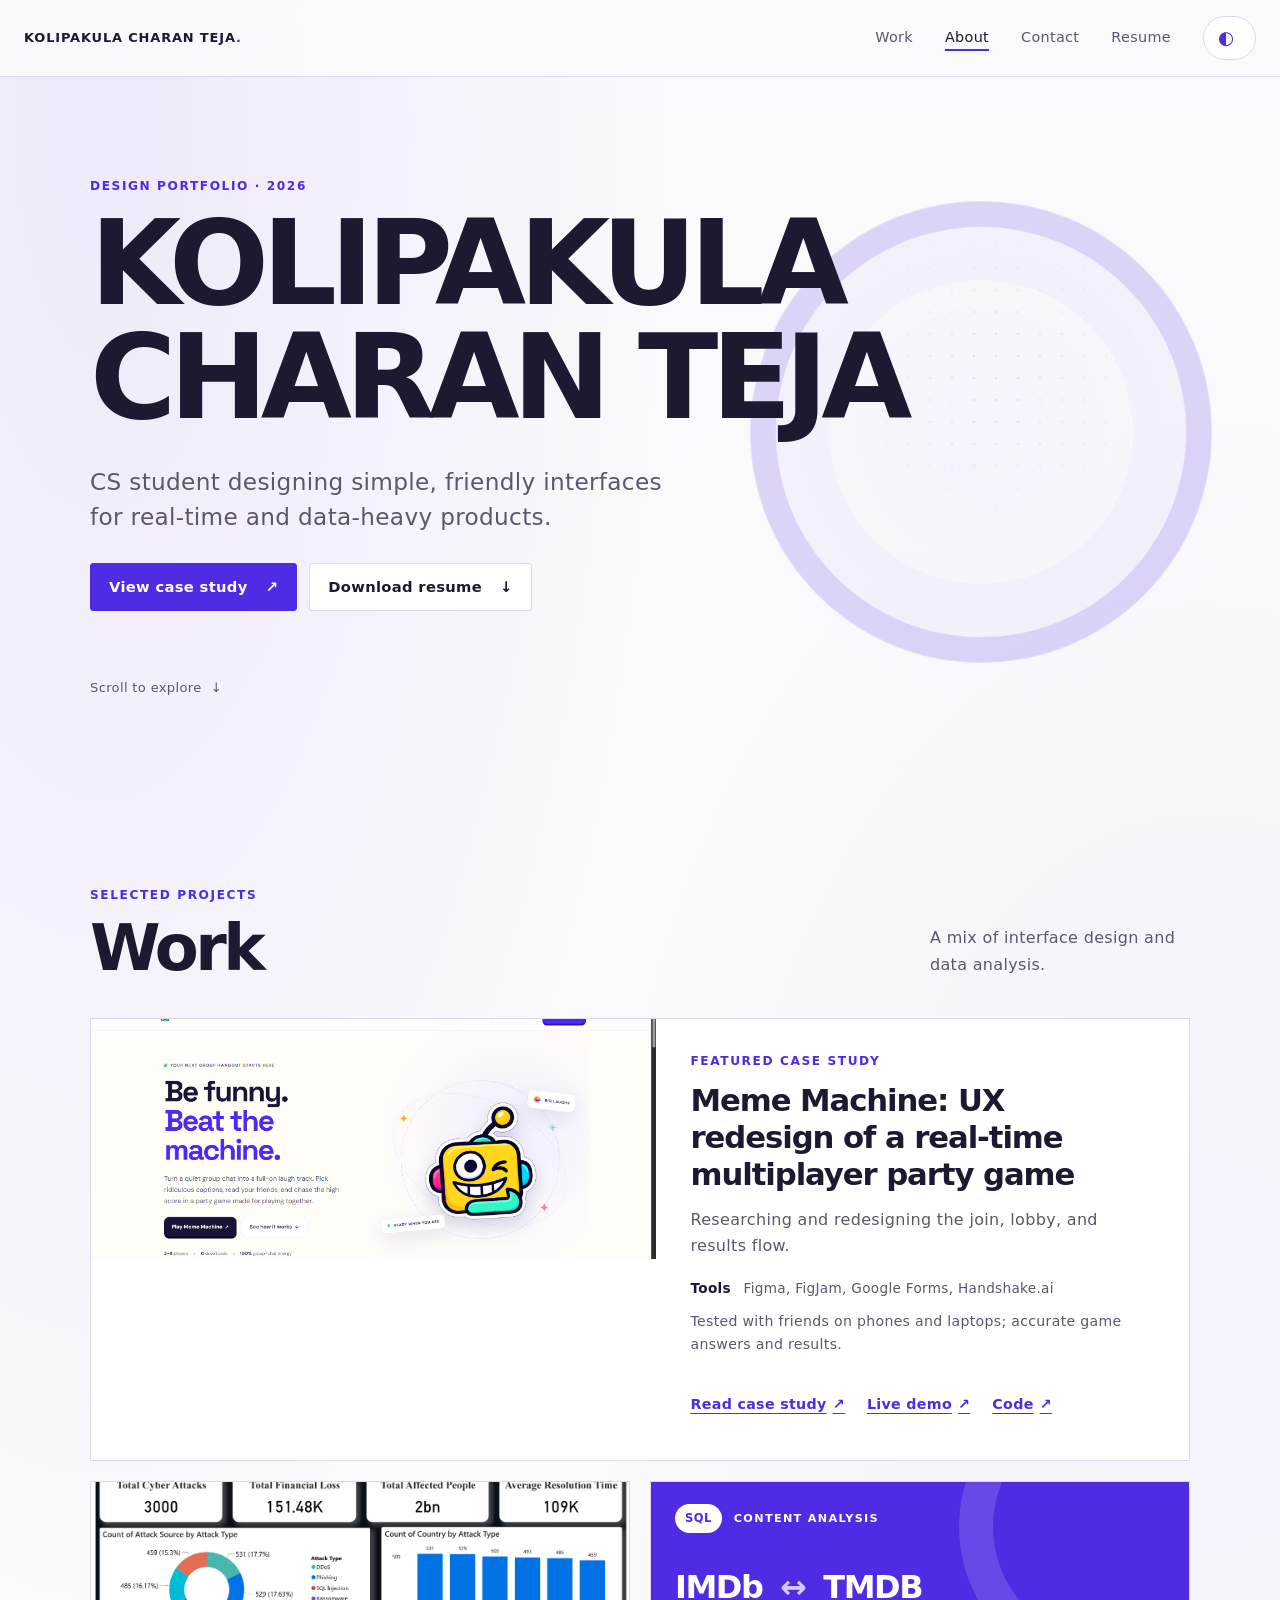
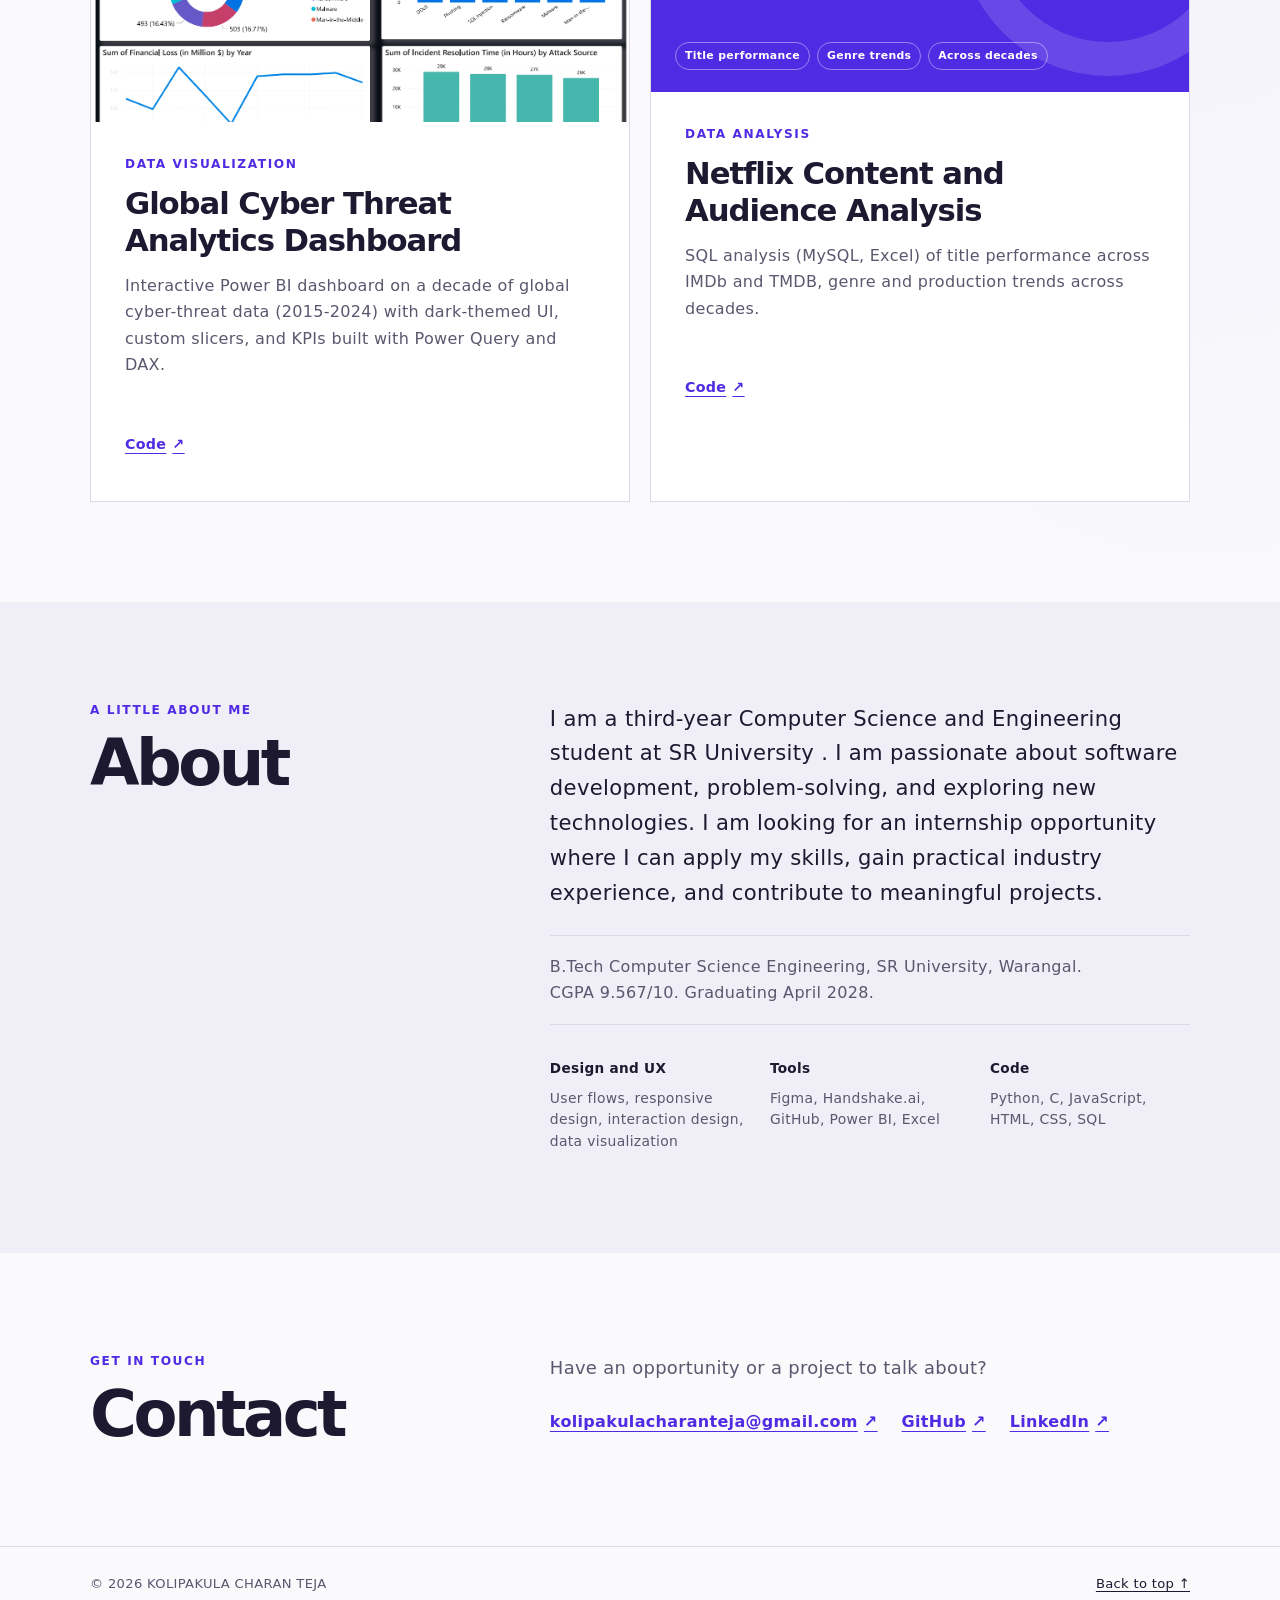
==== commit 008779d2: "mail changes" ====
--- a/index.html
+++ b/index.html
@@ -120,7 +120,7 @@
       <div class="contact-content" data-reveal>
         <p>Have an opportunity or a project to talk about?</p>
         <p class="contact-links">
-          <a href="mailto:teja123@gmail.com">teja123@gmail.com <span aria-hidden="true">↗</span></a>
+          <a href="mailto:kolipakulacharanteja@gmail.com">kolipakulacharanteja@gmail.com <span aria-hidden="true">↗</span></a>
           <a href="https://github.com/Charan3047" target="_blank" rel="noreferrer">GitHub <span aria-hidden="true">↗</span></a>
           <a href="https://www.linkedin.com/in/charantejakolipakula/" target="_blank" rel="noreferrer">LinkedIn <span aria-hidden="true">↗</span></a>
         </p>
